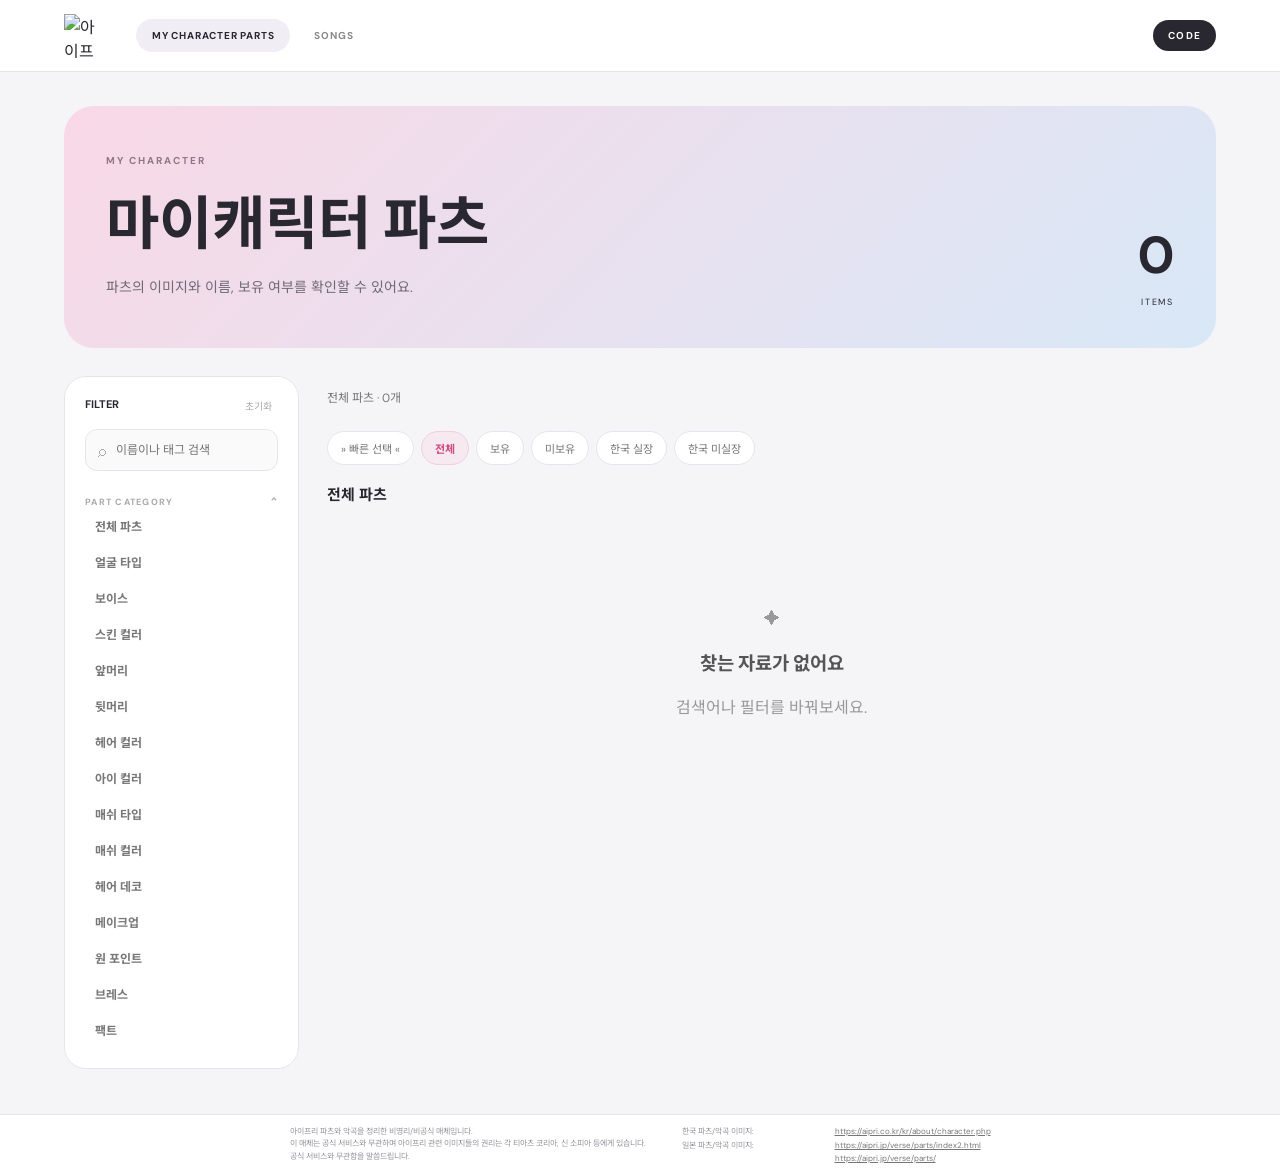
==== aipri_archive_parts/index.html @ 0988fe10 "Bump script cache version" ====
<!doctype html><html lang="ko"><head>
<meta charset="utf-8"><meta name="viewport" content="width=device-width,initial-scale=1">
<title>아이프리 아카이브</title><link rel="stylesheet" href="../style.css"></head><body data-section="parts">
<header class="topbar">
<a class="brand" href="#" onclick="goHome();return false" aria-label="아이프리 아카이브 홈">
<img class="brandLogo" src="https://cdnaipriimg01.blob.core.windows.net/aipri/mypage/assets/common/images/ic_aipri_v2.svg" alt="아이프리 로고">
</a>
<nav><button id="partsNav" onclick="setSection('parts')">MY CHARACTER PARTS</button><button id="songsNav" onclick="setSection('songs')">SONGS</button></nav><div class="topActions"><button id="codeButton" class="codeButton" onclick="openCodeModal()" aria-label="개인 코드 입력">CODE</button><button id="logoutButton" class="logoutButton hidden" onclick="logoutCode()">로그아웃</button></div></header>

<div id="toast" class="toast hidden" role="status" aria-live="polite"></div>

<main>
<section id="home" class="home"><div><p class="eyebrow">MY AIPRI COLLECTION</p><h1>아이프리<br><em>아카이브</em></h1><p>마이캐릭터 파츠와 악곡을 한곳에서 정리하고 찾아볼 수 있어요.</p></div>
<div class="choices"><button class="choice partsChoice" onclick="setSection('parts')"><i>✦</i><small>MY CHARACTER</small><strong>마이캐릭터 파츠</strong><span>얼굴 · 헤어 · 컬러 · 메이크업 · 데코</span><b>→</b></button>
<button class="choice songsChoice" onclick="setSection('songs')"><i>♫</i><small>MUSIC</small><strong>악곡</strong><span>1인곡 · 2인곡 · 3인곡 · 4인곡</span><b>→</b></button></div></section>

<section id="archive" class="hidden"><div class="hero"><div><p class="eyebrow" id="heroEyebrow"></p><h1 id="heroTitle"></h1><p id="heroText"></p></div><div class="count"><b id="count">0</b><small>ITEMS</small></div></div>
<div class="layout"><aside id="filters"><div class="filterHead"><b>FILTER</b><button onclick="resetFilters()">초기화</button></div>
<label class="search">⌕<input id="search" placeholder="이름이나 태그 검색"></label>
<div id="partFilters">
<div class="filterSectionHead" id="partCategoryToggle" role="button" tabindex="0" aria-expanded="true" onclick="togglePartCategories()" onkeydown="if(event.key==='Enter'||event.key===' '){event.preventDefault();togglePartCategories()}"><p>PART CATEGORY</p><span id="categoryArrow">⌃</span></div>
<div id="partCats"></div>
</div>
<div id="songFilters" class="hidden"><p>SONG CATEGORY</p><button class="chip songCat active" data-cat="전체">전체</button><button class="chip songCat" data-cat="1인곡">1인곡</button><button class="chip songCat" data-cat="2인곡">2인곡</button><button class="chip songCat" data-cat="3인곡">3인곡</button><button class="chip songCat" data-cat="4인곡">4인곡</button></div></aside>
<section class="content"><div class="toolbar"><span id="result"></span></div>
<div id="partStatusFilters" class="statusFilters hidden" aria-label="파츠 상태 필터">
<button class="statusFilter active" data-status="all">전체</button>
<button class="statusFilter" data-status="owned">보유</button>
<button class="statusFilter" data-status="unowned">미보유</button>
<button class="statusFilter" data-status="krReleased">한국 실장</button>
<button class="statusFilter" data-status="krUnreleased">한국 미실장</button>
</div>
<h2 id="sectionHeading"></h2><div id="grid" class="grid"></div><div id="empty" class="empty hidden">✦<h3>찾는 자료가 없어요</h3><p>검색어나 필터를 바꿔보세요.</p></div></section></div></section>
</main>

<footer>
<div class="footerNotice">아이프리 파츠와 악곡을 정리한 비영리/비공식 매체입니다.<br>이 매체는 공식 서비스와 무관하며 아이프리 관련 이미지들의 권리는 각 티아츠 코리아, 신 소피아 등에게 있습니다.<br>공식 서비스와 무관함을 말씀드립니다.</div>
<div class="footerLinks">
<div class="sourceRow"><span>한국 파츠/악곡 이미지:</span><a href="https://aipri.co.kr/kr/about/character.php" target="_blank" rel="noopener">https://aipri.co.kr/kr/about/character.php</a></div>
<div class="sourceRow"><span>일본 파츠/악곡 이미지:</span><a href="https://aipri.jp/verse/parts/index2.html" target="_blank" rel="noopener">https://aipri.jp/verse/parts/index2.html</a></div>
<div class="sourceRow"><span></span><a href="https://aipri.jp/verse/parts/" target="_blank" rel="noopener">https://aipri.jp/verse/parts/</a></div>
</div></footer>

<div id="codeModal" class="modal hidden" onclick="closeCodeModal()"><div class="codeCard" onclick="event.stopPropagation()"><button class="codeClose" onclick="closeCodeModal()">×</button><p class="eyebrow">PERSONAL COLLECTION</p><h2>CODE</h2><p class="codeHint">개인 코드를 입력하면 해당 코드의 보유 파츠를 불러오고, 변경 사항을 저장할 수 있어요.</p><label class="codeInputWrap"><span>개인 코드</span><input id="codeInput" type="text" autocomplete="off" placeholder="개인 코드 입력" onkeydown="if(event.key==='Enter')submitCode()"></label><div class="codeActions"><button class="codeCancel" onclick="closeCodeModal()">취소</button><button class="codeSubmit" onclick="submitCode()">확인</button></div><div id="codeState" class="codeState"></div></div></div>

<div id="modal" class="modal hidden" onclick="closeModal()"><div class="modalCard" onclick="event.stopPropagation()"><button onclick="closeModal()">×</button><div id="modalGallery" class="modalGallery"></div><div class="modalInfo"><small id="modalCat"></small><h2 id="modalTitle"></h2><p id="modalDesc"></p><div id="modalStatus"></div><div id="modalTags"></div><div id="modalActions"></div></div></div></div>
<script src="../script.js?v=20261005-7"></script></body></html>
---- style.css ----
@import url('https://fonts.googleapis.com/css2?family=DM+Sans:wght@400;600;700&family=Noto+Sans+KR:wght@400;600;700&display=swap');
:root{--ink:#292831;--muted:#777681;--line:#e7e5eb;--pink:#e879a7;--blue:#8fbce5}*{box-sizing:border-box}body{margin:0;background:#f5f4f7;color:var(--ink);font-family:'DM Sans','Noto Sans KR',sans-serif;padding-bottom:0}button,input,select{font:inherit}button{cursor:pointer}.hidden{display:none!important}
.topbar{height:72px;position:sticky;top:0;z-index:20;background:#fffffff2;backdrop-filter:blur(15px);border-bottom:1px solid var(--line);display:flex;align-items:center;justify-content:space-between;padding:0 5vw}.brand{display:flex;gap:10px;align-items:center;margin-right:28px;color:inherit;text-decoration:none}.brandLogo{width:44px;height:44px;object-fit:contain;display:block}.brand>b{display:block}.brand b{display:block;letter-spacing:.16em}.brand small{font-size:9px;color:#999;letter-spacing:.2em}.topbar nav{display:flex;gap:8px}.topbar nav button{border:0;background:transparent;color:#888;padding:10px 16px;border-radius:99px;font-size:10px;font-weight:700;letter-spacing:.08em}.topbar nav button.active{background:#f0edf4;color:#292831}.mobileFilter{display:none}.toast{position:fixed;top:88px;left:50%;transform:translateX(-50%);z-index:100;background:#292831;color:#fff;border-radius:12px;padding:12px 18px;font-size:12px;line-height:1.5;box-shadow:0 10px 30px #2b22352a;max-width:min(620px,calc(100vw - 32px));text-align:center;opacity:1;transition:opacity 1.5s ease}.toast.fade-out{opacity:0}
main{max-width:1400px;margin:auto;padding:34px 5vw 45px}.eyebrow{font-size:10px;letter-spacing:.2em;font-weight:700;color:#8e7786}.home{min-height:calc(100vh - 190px);display:grid;grid-template-columns:.9fr 1.1fr;gap:55px;align-items:center}.home h1{font-size:clamp(48px,8vw,92px);line-height:.96;letter-spacing:-.07em;margin:0}.home h1 em{font-style:normal;color:#cf6c99}.home>div>p:last-child{color:#777;line-height:1.8;font-size:14px;max-width:500px}.choices{display:grid;grid-template-columns:1fr 1fr;gap:18px}.choice{border:0;border-radius:30px;min-height:350px;padding:30px;text-align:left;position:relative;box-shadow:0 18px 50px #2b22351a;transition:.2s transform}.choice:hover{transform:translateY(-7px)}.partsChoice{background:linear-gradient(145deg,#f7d1e1,#e6d8f1,#cce0f4)}.songsChoice{background:linear-gradient(145deg,#c9e2f6,#d9d5f3,#f2cadc)}.choice i{display:block;font-size:42px;margin-bottom:50px}.choice small{font-size:9px;letter-spacing:.2em;color:#817985}.choice strong{display:block;font-size:24px;margin:8px 0}.choice span{font-size:11px;color:#777;line-height:1.6}.choice b{position:absolute;right:28px;bottom:22px;font-size:27px}
.hero{min-height:185px;padding:38px 42px;border-radius:30px;display:flex;align-items:end;justify-content:space-between;background:linear-gradient(135deg,#f9d8e6,#d8e8f7)}.hero h1{font-size:clamp(32px,5vw,58px);margin:0}.hero p:last-child{color:#6f6b75;font-size:14px}.count{text-align:right}.count b{display:block;font-size:52px}.count small{font-size:9px;letter-spacing:.2em}.layout{display:grid;grid-template-columns:235px 1fr;gap:28px;margin-top:28px}aside{position:sticky;top:96px;align-self:start;background:#fff;border:1px solid var(--line);border-radius:22px;padding:20px}.filterHead{display:flex;justify-content:space-between;margin-bottom:15px;font-size:11px}.filterHead button{border:0;background:none;color:#aaa;font-size:10px}.search{height:42px;border:1px solid var(--line);border-radius:12px;background:#fafafa;display:flex;align-items:center;gap:8px;padding:0 12px;color:#aaa}.search input{border:0;outline:0;background:transparent;width:100%;font-size:12px}.filterHead~div,.filterHead~div>p{font-size:9px;letter-spacing:.14em;color:#aaa;font-weight:700}.filterHead~div{margin-top:24px}.filterSectionHead{display:flex;align-items:center;justify-content:space-between;cursor:pointer;user-select:none}.filterSectionHead p{margin:0}.filterSectionHead span{font-size:13px;color:#aaa;line-height:1}.chip{width:100%;text-align:left;border:0;background:transparent;padding:9px 10px;border-radius:9px;color:#777;font-size:12px;display:block}.chip.active,.chip:hover{background:#f7e9f0;color:#cf4d83;font-weight:700}.filterSectionHead+.collapsed{display:none}#partCats{overflow:hidden;transition:max-height .2s ease}#partCats:not(.collapsed){max-height:800px}#partCats.collapsed{max-height:0}.statusFilters{position:sticky;top:72px;z-index:15;display:flex;flex-wrap:wrap;gap:7px;margin:5px 0 10px;padding:8px 0;background:#f5f4f7ee;backdrop-filter:blur(10px)}.statusFilter{border:1px solid var(--line);background:#fff;color:#777;border-radius:999px;padding:8px 13px;font-size:11px}.statusFilter.active{background:#f7e9f0;border-color:#f0cfde;color:#cf4d83;font-weight:700}.toolbar{height:42px;display:flex;align-items:center;justify-content:space-between}.toolbar span{font-size:12px;color:#777}.content h2{font-size:15px;margin:8px 0 13px}.grid{display:grid;grid-template-columns:repeat(5,minmax(0,1fr));gap:16px}.card{background:#fff;border:1px solid var(--line);border-radius:18px;overflow:hidden;transition:.2s transform,.2s box-shadow;cursor:pointer}.card:hover{transform:translateY(-4px);box-shadow:0 18px 50px #2b22351a}.cardImg{aspect-ratio:1;background:#fff;transition:background .2s ease}.cardImg.unowned-bg{background:#d5d4d8}.cardImg img{background:transparent}.cardImg img{width:100%;height:100%;object-fit:cover;display:block}.cardBody{padding:13px 14px 15px}.cardCat{font-size:9px;color:#c45582;font-weight:700}.cardTitle{font-size:14px;font-weight:700;margin:6px 0}.cardMeta{font-size:10px;color:#999}.statusRow{display:flex;gap:5px;flex-wrap:wrap}.status{display:inline-block;margin-top:7px;padding:5px 8px;border-radius:99px;font-size:9px;font-weight:700}.owned{background:#e8f4ed;color:#3c8b60}.unowned{background:#f3f1f5;color:#8a8790}.krreleased{background:#eef6ff;color:#5688b7}.unreleased{background:#fff0f5;color:#d45d8d}.tag{display:inline-block;padding:4px 7px;background:#f4f3f6;border-radius:99px;font-size:9px;color:#888;margin:7px 4px 0 0}.ownedCheck{display:flex;align-items:center;gap:6px;margin-top:10px;font-size:10px;color:#777;cursor:pointer}.ownedCheck input,.modalOwned input{accent-color:#cf4d83}.empty{text-align:center;padding:90px;color:#999}.empty h3{color:#555}footer{position:static;z-index:30;background:#fffffff5;border-top:1px solid var(--line);backdrop-filter:blur(12px);display:flex;justify-content:center;align-items:flex-start;gap:36px;padding:10px 5vw;color:#96939b;font-size:8px;line-height:1.55}.footerNotice{flex:0 1 auto}.footerLinks{display:flex;flex-direction:column;gap:2px}.sourceRow{display:grid;grid-template-columns:145px auto;column-gap:8px;align-items:baseline}.sourceRow span{white-space:nowrap}.sourceRow a{color:#777;text-decoration:underline;word-break:break-all}.sourceRow:last-child{margin-top:-2px}.modal{position:fixed;inset:0;z-index:50;background:#0007;display:grid;place-items:center;padding:20px}.modalCard{width:min(1080px,100%);background:#fff;border-radius:25px;overflow:hidden;display:grid;grid-template-columns:1.45fr .85fr;position:relative}.modalCard>button{position:absolute;right:12px;top:10px;z-index:3;border:0;border-radius:50%;width:35px;height:35px;background:#fff;font-size:23px;box-shadow:0 2px 8px #2b22351a}.modalGallery{min-height:500px;background:#f3f2f5;display:grid;grid-template-columns:repeat(2,minmax(0,1fr));gap:10px;padding:10px}.modalImagePane{min-width:0;min-height:480px;background:#e9e8ec;border-radius:16px;overflow:hidden;position:relative;display:flex;align-items:center;justify-content:center}.modalImagePane.single{grid-column:1/-1}.modalImagePane img{width:100%;height:100%;object-fit:contain;display:block}.modalImageLabel{position:absolute;left:12px;top:12px;z-index:2;background:#ffffffe8;border-radius:99px;padding:6px 9px;font-size:10px;font-weight:700;color:#666}.modalInfo{padding:50px 38px}.modalCard h2{font-size:30px;margin:10px 0 18px}.modalCard p{color:#777;line-height:1.8;font-size:13px}.modalOwned{display:flex;align-items:center;gap:8px;margin-top:18px;font-size:12px;color:#666}
@media(max-width:1050px){.home{grid-template-columns:1fr}.grid{grid-template-columns:repeat(3,1fr)}}
@media(max-width:760px){body{padding-bottom:0}.topbar{height:62px;padding:0 15px}.brandLogo{width:38px;height:38px}.topbar nav{position:absolute;left:50%;transform:translateX(-50%)}.topbar nav button{font-size:8px;padding:8px}.mobileFilter{display:block;border:1px solid var(--line);background:#fff;border-radius:99px;padding:7px 10px;font-size:10px}.home{min-height:calc(100vh - 260px);gap:28px}.home h1{font-size:55px}.choices{grid-template-columns:1fr}.choice{min-height:220px}.choice i{margin-bottom:20px}.hero{padding:25px 22px;border-radius:22px}.layout{display:block}.layout aside{display:none;position:fixed;left:14px;right:14px;top:72px;z-index:25;max-height:calc(100vh - 90px);overflow:auto}.layout aside.open{display:block}.grid{grid-template-columns:repeat(3,minmax(0,1fr));gap:10px}.cardBody{padding:10px}.cardTitle{font-size:12px}.statusFilter{font-size:10px;padding:7px 10px}.modalCard{grid-template-columns:1fr}.modalGallery{min-height:300px;grid-template-columns:repeat(2,minmax(0,1fr));padding:8px}.modalImagePane{min-height:280px}.modalInfo{padding:30px 24px}.modalCard h2{font-size:26px}footer{font-size:7px;display:block;padding:8px 14px}.footerLinks{margin-top:5px}.sourceRow{grid-template-columns:115px minmax(0,1fr);column-gap:5px}.sourceRow a{font-size:7px}}

@media(max-width:760px){.toast{top:74px;font-size:11px;padding:10px 14px;max-width:calc(100vw - 24px)}}

/* v9 additions: CODE / quick select / mobile layout */
.topActions{display:flex;align-items:center;gap:8px;margin-left:auto}.codeButton{border:0;background:#292831;color:#fff;border-radius:999px;padding:9px 15px;font-size:10px;font-weight:700;letter-spacing:.12em}.codeButton:hover{opacity:.88}.logoutButton.hidden{display:none!important}.quickSelectButton{border:1px solid var(--line);background:#fff;color:#777;border-radius:999px;padding:8px 13px;font-size:11px;order:-1}.logoutButton{border:1px solid var(--line);background:#fff;color:#555;border-radius:999px;padding:8px 11px;font-size:10px;font-weight:700}.logoutButton:hover{background:#f5f4f7}.quickSelectButton.active{background:#292831;border-color:#292831;color:#fff}.quick-select-mode .card{cursor:pointer}.quick-select-mode .card:hover{transform:translateY(-3px)}.codeCard{width:min(430px,calc(100vw - 32px));background:#fff;border-radius:24px;padding:34px;position:relative;box-shadow:0 25px 80px #0003}.codeCard h2{font-size:34px;margin:6px 0 8px}.codeHint{color:#777;font-size:12px;line-height:1.7;margin:0 0 22px}.codeClose{position:absolute;right:12px;top:10px;border:0;border-radius:50%;width:35px;height:35px;background:#f5f4f7;font-size:22px}.codeInputWrap{display:block}.codeInputWrap span{display:block;font-size:10px;font-weight:700;color:#777;margin-bottom:7px}.codeInputWrap input{width:100%;height:44px;border:1px solid var(--line);border-radius:12px;padding:0 12px;outline:none}.codeInputWrap input:focus{border-color:#cf6c99;box-shadow:0 0 0 3px #cf6c9915}.codeActions{display:flex;justify-content:flex-end;gap:8px;margin-top:18px}.codeActions button{border:0;border-radius:999px;padding:9px 16px;font-size:11px}.codeCancel{background:#f1f0f3;color:#777}.codeSubmit{background:#292831;color:#fff}.codeState{min-height:18px;margin-top:12px;font-size:10px;color:#777;line-height:1.5}.codeState.error{color:#cf4d83}
@media(max-width:760px){body{padding-bottom:0}.topbar{gap:8px}.topbar nav{position:static;transform:none;margin-left:auto}.topActions{gap:5px}.codeButton{padding:8px 11px;font-size:9px}.logoutButton{padding:7px 9px;font-size:8px}.mobileFilter{padding:7px 9px}.layout{display:grid;grid-template-columns:1fr;gap:10px}.layout aside{display:block;position:static;max-height:none;overflow:visible;padding:12px;border-radius:16px}.layout aside .search,.layout aside .filterHead,.layout aside #songFilters{display:none}.layout aside #partFilters{margin-top:0}.filterSectionHead{padding:4px 2px}.filterSectionHead p{font-size:9px}.partCat{width:auto;display:inline-block;padding:7px 8px;margin:3px 2px;font-size:10px}.statusFilters{top:62px;margin:4px 0 10px;gap:5px;padding:7px 0}.statusFilter{padding:6px 9px;font-size:9px}.quickSelectButton{padding:6px 9px;font-size:9px}.grid{grid-template-columns:repeat(3,minmax(0,1fr));gap:8px}.cardBody{padding:8px}.cardCat{font-size:8px}.cardTitle{font-size:11px;margin:4px 0}.status{font-size:8px;padding:4px 6px}.tag{font-size:8px;padding:3px 5px;margin-top:5px}.ownedCheck{font-size:9px}.toolbar{height:36px}footer{position:static;display:block;padding:16px 14px;font-size:7px}.footerLinks{margin-top:7px}.sourceRow{grid-template-columns:115px minmax(0,1fr)}.codeCard{padding:28px 22px}.home{min-height:calc(100vh - 180px)}}

/* 모바일 악곡 카테고리 / 필터 버튼 제거 */
.mobileFilter{display:none!important}
.songCategoryBar{display:none;gap:6px;align-items:center;background:#fff;border:1px solid var(--line);border-radius:12px;padding:6px;margin:4px 0 12px;box-shadow:0 2px 10px #2b22350a}
.songMobileCat{flex:1;border:0;background:transparent;color:#777;border-radius:9px;padding:9px 5px;font-size:11px;font-weight:600}
.songMobileCat.active{background:#f7e9f0;color:#cf4d83;font-weight:700}
@media(max-width:760px){.songCategoryBar{display:flex}.songCategoryBar.hidden{display:none!important}.topActions{margin-left:8px}.topbar nav{margin-left:auto}.topbar{justify-content:flex-start}.brand{margin-right:8px}.brandLogo{width:36px;height:36px}.topbar nav button{padding:7px 8px}.codeButton{padding:8px 10px}.logoutButton{padding:7px 8px}.grid img{content-visibility:auto}}

@media(max-width:760px){body[data-section="songs"] .songCategoryBar{display:grid!important;grid-template-columns:repeat(4,1fr);visibility:visible!important;opacity:1!important}body[data-section="parts"] .songCategoryBar{display:none!important}.songMobileCat{min-height:40px;font-size:12px}}
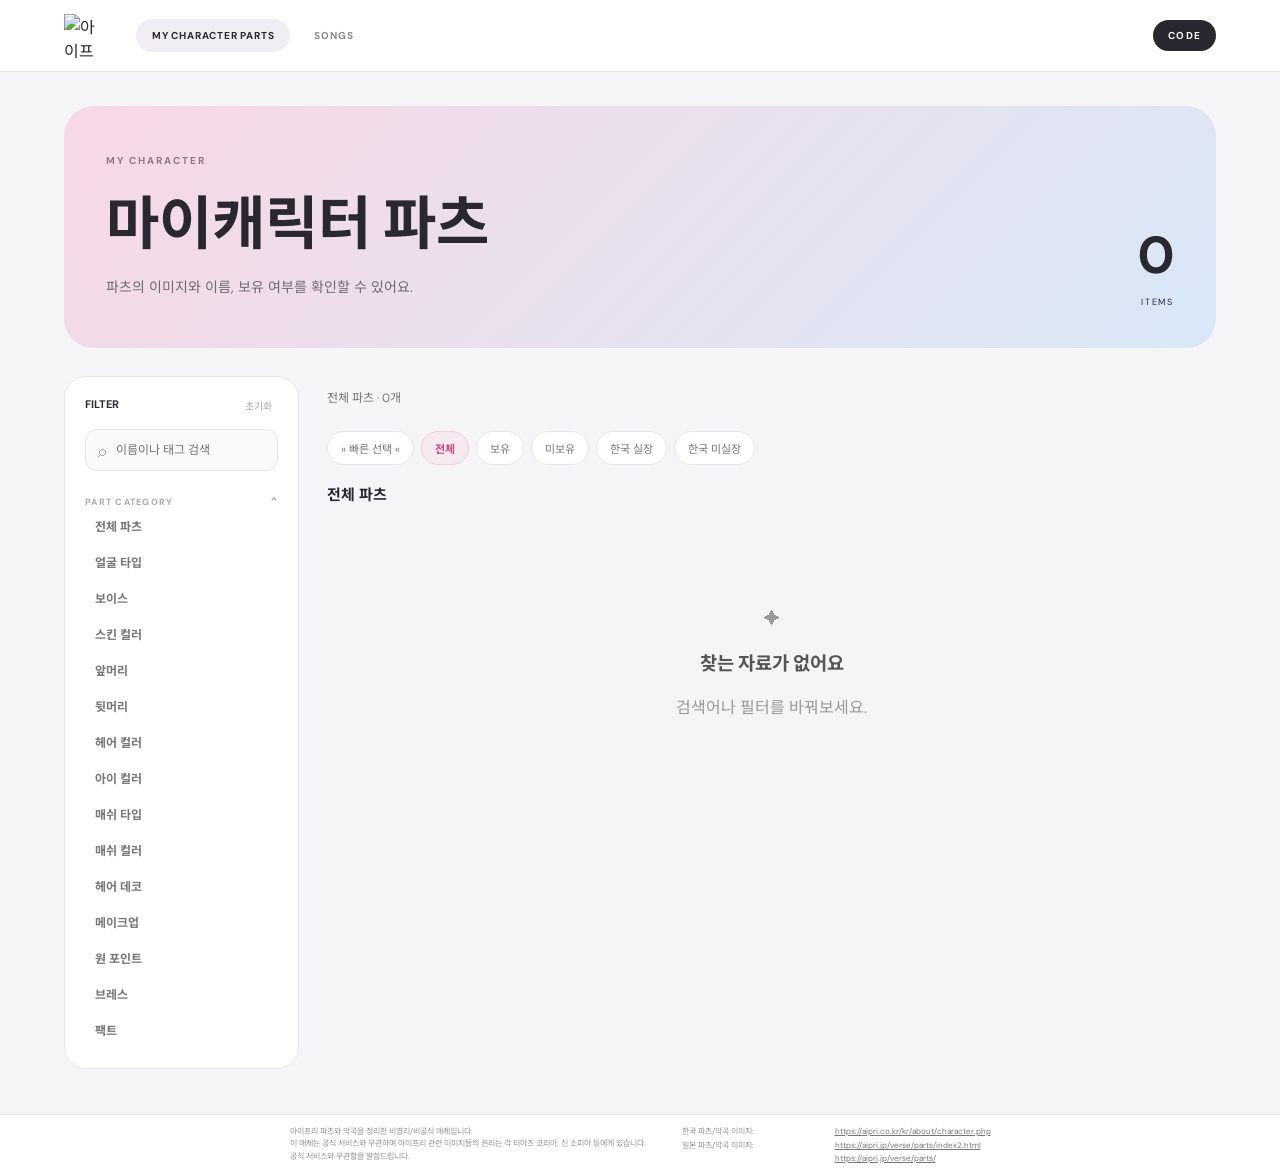
==== commit f4c78d68: "Bump script cache after song loading fix" ====
--- a/aipri_archive_parts/index.html
+++ b/aipri_archive_parts/index.html
@@ -44,4 +44,4 @@
 <div id="codeModal" class="modal hidden" onclick="closeCodeModal()"><div class="codeCard" onclick="event.stopPropagation()"><button class="codeClose" onclick="closeCodeModal()">×</button><p class="eyebrow">PERSONAL COLLECTION</p><h2>CODE</h2><p class="codeHint">개인 코드를 입력하면 해당 코드의 보유 파츠를 불러오고, 변경 사항을 저장할 수 있어요.</p><label class="codeInputWrap"><span>개인 코드</span><input id="codeInput" type="text" autocomplete="off" placeholder="개인 코드 입력" onkeydown="if(event.key==='Enter')submitCode()"></label><div class="codeActions"><button class="codeCancel" onclick="closeCodeModal()">취소</button><button class="codeSubmit" onclick="submitCode()">확인</button></div><div id="codeState" class="codeState"></div></div></div>
 
 <div id="modal" class="modal hidden" onclick="closeModal()"><div class="modalCard" onclick="event.stopPropagation()"><button onclick="closeModal()">×</button><div id="modalGallery" class="modalGallery"></div><div class="modalInfo"><small id="modalCat"></small><h2 id="modalTitle"></h2><p id="modalDesc"></p><div id="modalStatus"></div><div id="modalTags"></div><div id="modalActions"></div></div></div></div>
-<script src="../script.js?v=20261005-7"></script></body></html>
+<script src="../script.js?v=20261005-8"></script></body></html>
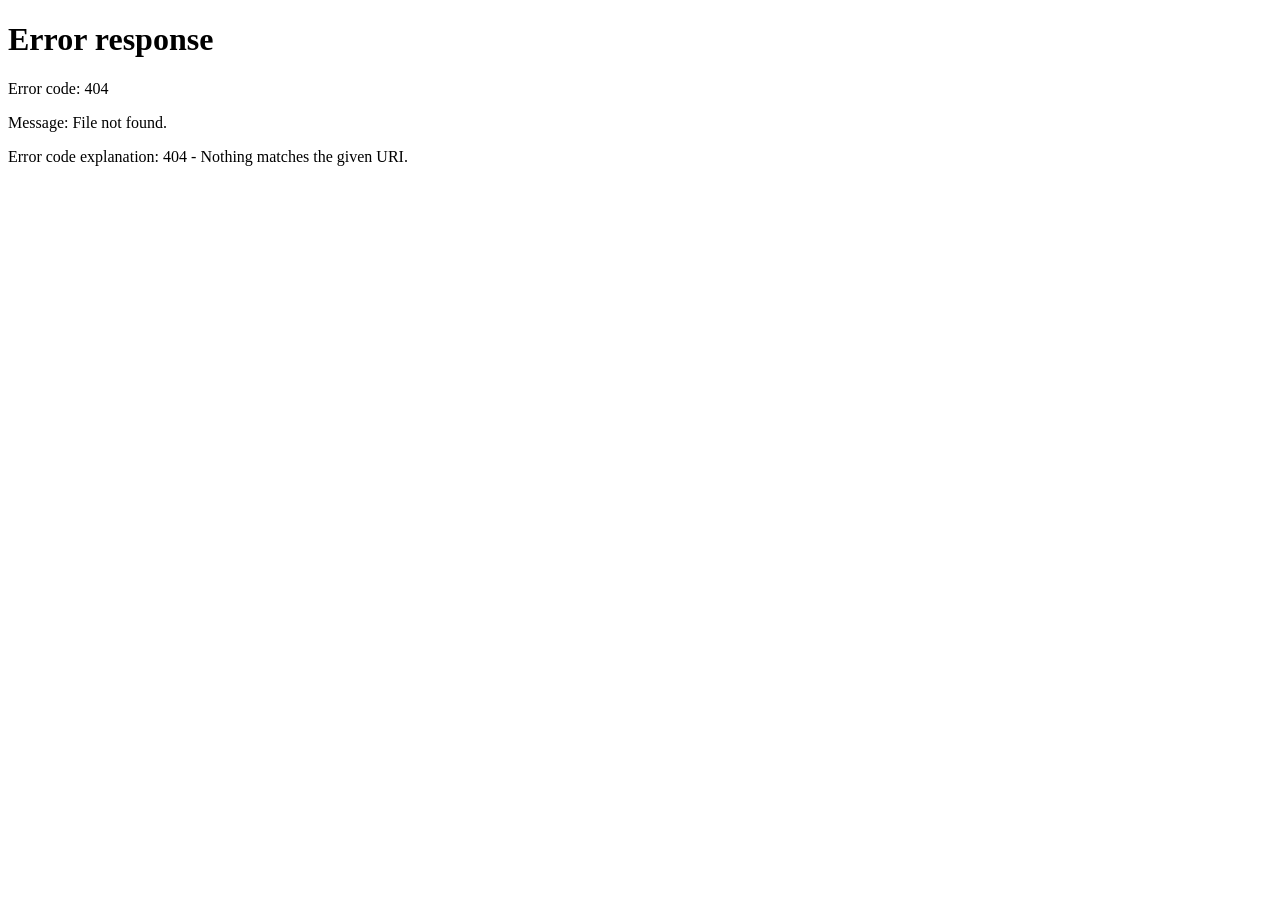
==== commit cf1c7f10: "Bump script cache after route reload fix" ====
--- a/aipri_archive_parts/index.html
+++ b/aipri_archive_parts/index.html
@@ -44,4 +44,4 @@
 <div id="codeModal" class="modal hidden" onclick="closeCodeModal()"><div class="codeCard" onclick="event.stopPropagation()"><button class="codeClose" onclick="closeCodeModal()">×</button><p class="eyebrow">PERSONAL COLLECTION</p><h2>CODE</h2><p class="codeHint">개인 코드를 입력하면 해당 코드의 보유 파츠를 불러오고, 변경 사항을 저장할 수 있어요.</p><label class="codeInputWrap"><span>개인 코드</span><input id="codeInput" type="text" autocomplete="off" placeholder="개인 코드 입력" onkeydown="if(event.key==='Enter')submitCode()"></label><div class="codeActions"><button class="codeCancel" onclick="closeCodeModal()">취소</button><button class="codeSubmit" onclick="submitCode()">확인</button></div><div id="codeState" class="codeState"></div></div></div>
 
 <div id="modal" class="modal hidden" onclick="closeModal()"><div class="modalCard" onclick="event.stopPropagation()"><button onclick="closeModal()">×</button><div id="modalGallery" class="modalGallery"></div><div class="modalInfo"><small id="modalCat"></small><h2 id="modalTitle"></h2><p id="modalDesc"></p><div id="modalStatus"></div><div id="modalTags"></div><div id="modalActions"></div></div></div></div>
-<script src="../script.js?v=20261005-8"></script></body></html>
+<script src="../script.js?v=20261005-12"></script></body></html>
